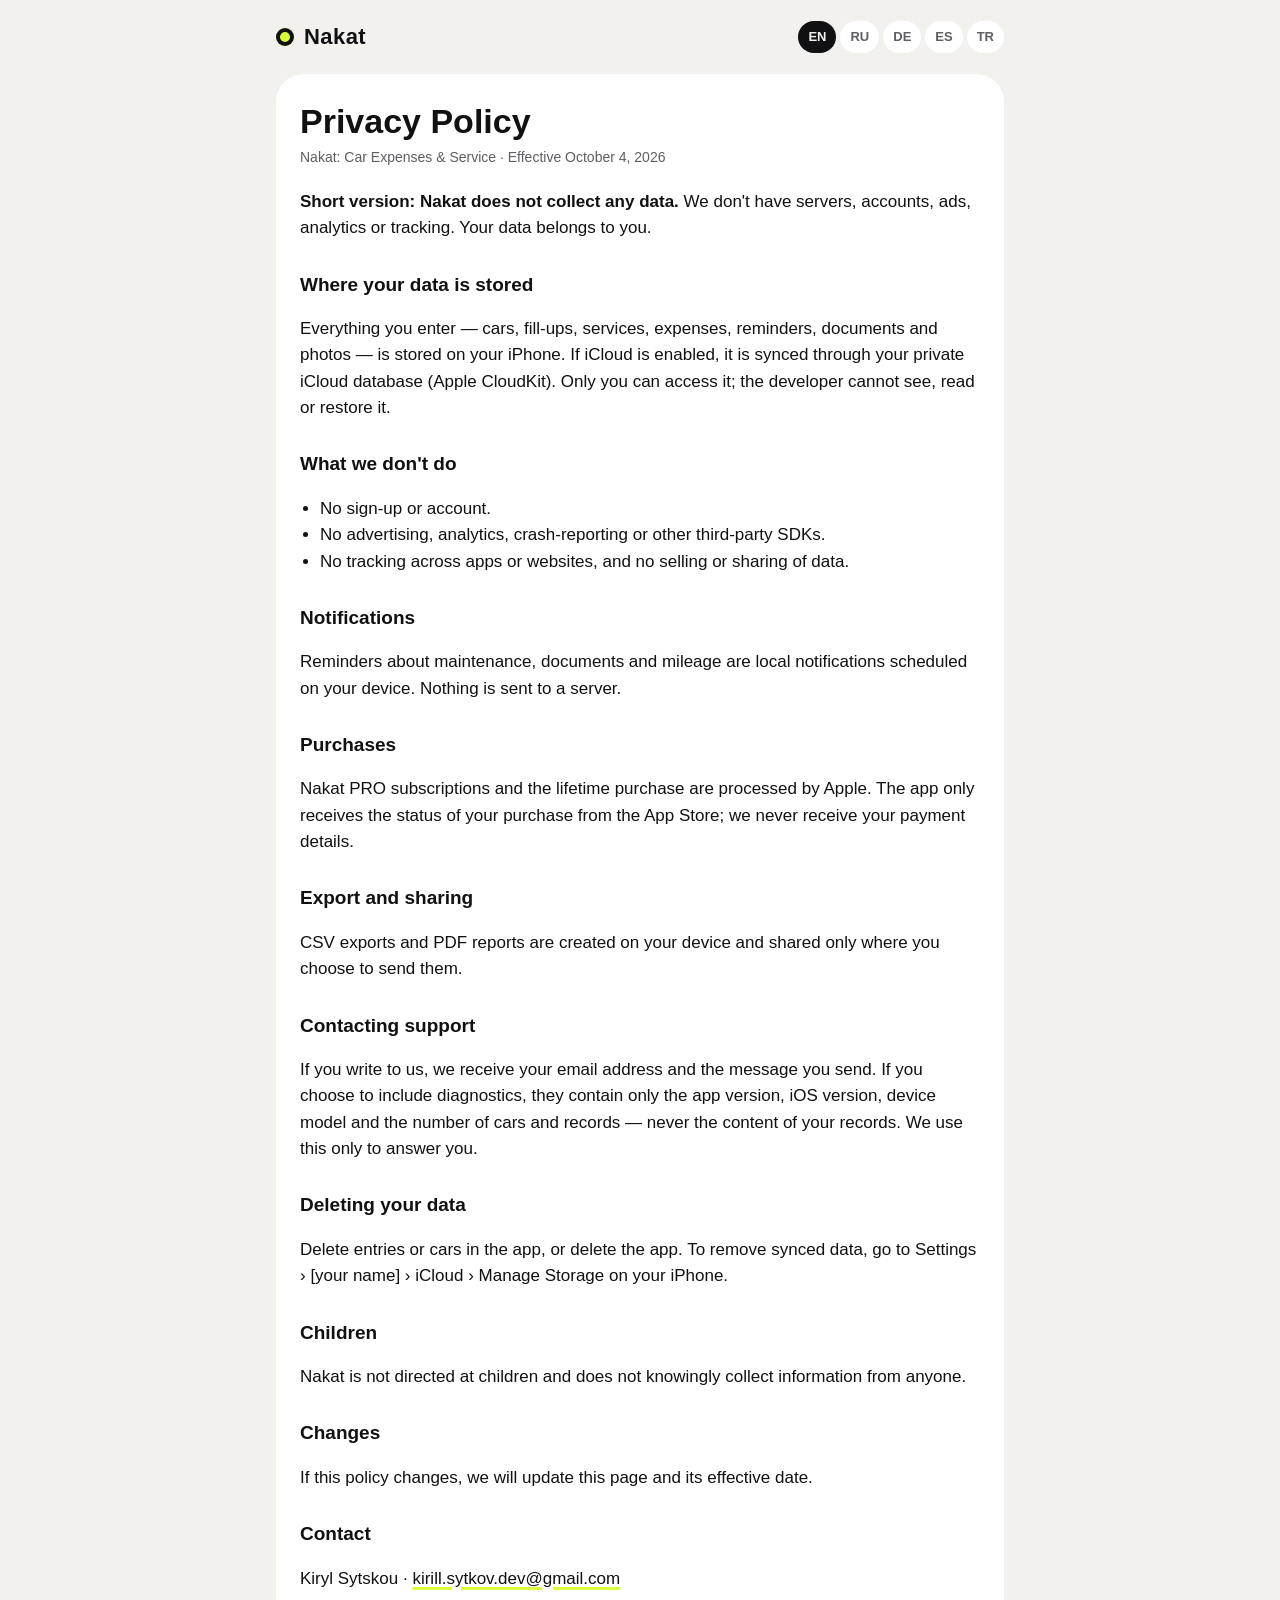
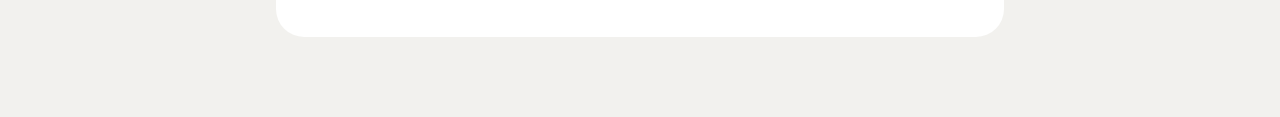
==== privacy.html @ 778bdd55 "Add support and privacy policy pages" ====
<!doctype html>
<html lang="en">
<head>
<meta charset="utf-8">
<meta name="viewport" content="width=device-width, initial-scale=1">
<title>Nakat — Privacy Policy</title>
<link rel="stylesheet" href="style.css">
</head>
<body>
<header>
  <a class="brand" href="./"><span class="dot"></span>Nakat</a>
  <nav class="langs">
    <a href="#en">EN</a><a href="#ru">RU</a><a href="#de">DE</a><a href="#es">ES</a><a href="#tr">TR</a>
  </nav>
</header>
<main>

<section id="en" lang="en">
<h1>Privacy Policy</h1>
<p class="meta">Nakat: Car Expenses &amp; Service · Effective October 4, 2026</p>
<p><strong>Short version: Nakat does not collect any data.</strong> We don't have servers, accounts, ads, analytics or tracking. Your data belongs to you.</p>
<h2>Where your data is stored</h2>
<p>Everything you enter — cars, fill-ups, services, expenses, reminders, documents and photos — is stored on your iPhone. If iCloud is enabled, it is synced through your private iCloud database (Apple CloudKit). Only you can access it; the developer cannot see, read or restore it.</p>
<h2>What we don't do</h2>
<ul>
<li>No sign-up or account.</li>
<li>No advertising, analytics, crash-reporting or other third-party SDKs.</li>
<li>No tracking across apps or websites, and no selling or sharing of data.</li>
</ul>
<h2>Notifications</h2>
<p>Reminders about maintenance, documents and mileage are local notifications scheduled on your device. Nothing is sent to a server.</p>
<h2>Purchases</h2>
<p>Nakat PRO subscriptions and the lifetime purchase are processed by Apple. The app only receives the status of your purchase from the App Store; we never receive your payment details.</p>
<h2>Export and sharing</h2>
<p>CSV exports and PDF reports are created on your device and shared only where you choose to send them.</p>
<h2>Contacting support</h2>
<p>If you write to us, we receive your email address and the message you send. If you choose to include diagnostics, they contain only the app version, iOS version, device model and the number of cars and records — never the content of your records. We use this only to answer you.</p>
<h2>Deleting your data</h2>
<p>Delete entries or cars in the app, or delete the app. To remove synced data, go to Settings › [your name] › iCloud › Manage Storage on your iPhone.</p>
<h2>Children</h2>
<p>Nakat is not directed at children and does not knowingly collect information from anyone.</p>
<h2>Changes</h2>
<p>If this policy changes, we will update this page and its effective date.</p>
<h2>Contact</h2>
<p>Kiryl Sytskou · <a href="mailto:kirill.sytkov.dev@gmail.com">kirill.sytkov.dev@gmail.com</a></p>
</section>

<section id="ru" lang="ru">
<h1>Политика конфиденциальности</h1>
<p class="meta">Nakat: расходы на авто и ТО · действует с 4 октября 2026 г.</p>
<p><strong>Коротко: Nakat не собирает никаких данных.</strong> У нас нет серверов, аккаунтов, рекламы, аналитики и слежки. Ваши данные принадлежат вам.</p>
<h2>Где хранятся данные</h2>
<p>Всё, что вы вносите, — машины, заправки, ТО, расходы, напоминания, документы и фото — хранится на вашем iPhone. Если включён iCloud, данные синхронизируются через вашу личную базу iCloud (Apple CloudKit). Доступ к ней есть только у вас: разработчик не может их увидеть, прочитать или восстановить.</p>
<h2>Чего мы не делаем</h2>
<ul>
<li>Нет регистрации и аккаунтов.</li>
<li>Нет рекламы, аналитики, сбора сбоев и других сторонних SDK.</li>
<li>Нет отслеживания в других приложениях и на сайтах, данные не продаются и не передаются.</li>
</ul>
<h2>Уведомления</h2>
<p>Напоминания о ТО, документах и пробеге — локальные уведомления, которые планируются на устройстве. На сервер ничего не отправляется.</p>
<h2>Покупки</h2>
<p>Подписки Nakat PRO и покупку «Навсегда» обрабатывает Apple. Приложение получает от App Store только статус покупки; платёжные данные к нам не попадают.</p>
<h2>Экспорт</h2>
<p>CSV-выгрузка и PDF-отчёт создаются на устройстве и передаются только туда, куда вы их отправите.</p>
<h2>Обращение в поддержку</h2>
<p>Если вы напишете нам, мы получим ваш email и текст письма. Если вы приложите диагностику, в ней только версия приложения, версия iOS, модель устройства и количество машин и записей — без содержимого записей. Эти данные используются только для ответа.</p>
<h2>Удаление данных</h2>
<p>Удалите записи или машины в приложении либо удалите приложение. Синхронизированные данные можно удалить в «Настройки › [ваше имя] › iCloud › Управление хранилищем».</p>
<h2>Дети</h2>
<p>Nakat не предназначен для детей и не собирает ничьих данных.</p>
<h2>Изменения</h2>
<p>Если политика изменится, мы обновим эту страницу и дату вступления в силу.</p>
<h2>Контакты</h2>
<p>Кирилл Сытков · <a href="mailto:kirill.sytkov.dev@gmail.com">kirill.sytkov.dev@gmail.com</a></p>
</section>

<section id="de" lang="de">
<h1>Datenschutzerklärung</h1>
<p class="meta">Nakat: Autokosten &amp; Wartung · gültig ab 4. Oktober 2026</p>
<p><strong>Kurz gesagt: Nakat erhebt keine Daten.</strong> Es gibt keine Server, Konten, Werbung, Analyse oder Tracking. Deine Daten gehören dir.</p>
<h2>Wo deine Daten gespeichert werden</h2>
<p>Alles, was du erfasst – Autos, Tankstopps, Wartungen, Ausgaben, Erinnerungen, Dokumente und Fotos – wird auf deinem iPhone gespeichert. Ist iCloud aktiviert, werden die Daten über deine private iCloud-Datenbank (Apple CloudKit) synchronisiert. Nur du hast Zugriff; der Entwickler kann sie weder sehen noch lesen oder wiederherstellen.</p>
<h2>Was wir nicht tun</h2>
<ul>
<li>Keine Registrierung, kein Konto.</li>
<li>Keine Werbung, Analyse, Absturzberichte oder andere Drittanbieter-SDKs.</li>
<li>Kein Tracking über Apps oder Websites hinweg, kein Verkauf oder Weitergabe von Daten.</li>
</ul>
<h2>Mitteilungen</h2>
<p>Erinnerungen an Wartung, Dokumente und Kilometerstand sind lokale Mitteilungen auf deinem Gerät. Es wird nichts an einen Server gesendet.</p>
<h2>Käufe</h2>
<p>Nakat PRO-Abos und der Kauf „Dauerhaft“ werden von Apple abgewickelt. Die App erhält vom App Store nur den Kaufstatus; Zahlungsdaten erhalten wir nie.</p>
<h2>Export</h2>
<p>CSV-Exporte und PDF-Berichte werden auf deinem Gerät erstellt und nur dorthin geteilt, wohin du sie sendest.</p>
<h2>Support</h2>
<p>Wenn du uns schreibst, erhalten wir deine E-Mail-Adresse und deine Nachricht. Fügst du eine Diagnose bei, enthält sie nur App-Version, iOS-Version, Gerätemodell sowie die Anzahl der Autos und Einträge – nie deren Inhalt. Wir nutzen dies nur, um dir zu antworten.</p>
<h2>Daten löschen</h2>
<p>Lösche Einträge oder Autos in der App oder lösche die App. Synchronisierte Daten entfernst du unter Einstellungen › [dein Name] › iCloud › Speicher verwalten.</p>
<h2>Kinder</h2>
<p>Nakat richtet sich nicht an Kinder und erhebt wissentlich keine Daten.</p>
<h2>Änderungen</h2>
<p>Ändert sich diese Erklärung, aktualisieren wir diese Seite und das Gültigkeitsdatum.</p>
<h2>Kontakt</h2>
<p>Kiryl Sytskou · <a href="mailto:kirill.sytkov.dev@gmail.com">kirill.sytkov.dev@gmail.com</a></p>
</section>

<section id="es" lang="es">
<h1>Política de privacidad</h1>
<p class="meta">Nakat: Gastos y mantenimiento · vigente desde el 4 de octubre de 2026</p>
<p><strong>En resumen: Nakat no recopila ningún dato.</strong> No tenemos servidores, cuentas, anuncios, analítica ni rastreo. Tus datos son tuyos.</p>
<h2>Dónde se guardan tus datos</h2>
<p>Todo lo que introduces —coches, repostajes, revisiones, gastos, recordatorios, documentos y fotos— se guarda en tu iPhone. Si iCloud está activado, se sincroniza mediante tu base de datos privada de iCloud (Apple CloudKit). Solo tú tienes acceso; el desarrollador no puede verlos, leerlos ni restaurarlos.</p>
<h2>Lo que no hacemos</h2>
<ul>
<li>Sin registro ni cuenta.</li>
<li>Sin publicidad, analítica, informes de errores ni otros SDK de terceros.</li>
<li>Sin rastreo entre apps o sitios web, y sin venta ni cesión de datos.</li>
</ul>
<h2>Notificaciones</h2>
<p>Los recordatorios de mantenimiento, documentos y kilometraje son notificaciones locales programadas en tu dispositivo. No se envía nada a ningún servidor.</p>
<h2>Compras</h2>
<p>Las suscripciones Nakat PRO y la compra «Para siempre» las gestiona Apple. La app solo recibe del App Store el estado de la compra; nunca recibimos tus datos de pago.</p>
<h2>Exportación</h2>
<p>Las exportaciones CSV y los informes PDF se crean en tu dispositivo y solo se comparten donde tú decidas.</p>
<h2>Soporte</h2>
<p>Si nos escribes, recibimos tu correo y tu mensaje. Si adjuntas diagnóstico, solo incluye la versión de la app, la versión de iOS, el modelo del dispositivo y el número de coches y registros, nunca su contenido. Lo usamos únicamente para responderte.</p>
<h2>Eliminar tus datos</h2>
<p>Elimina registros o coches en la app, o elimina la app. Para borrar los datos sincronizados, ve a Ajustes › [tu nombre] › iCloud › Gestionar almacenamiento.</p>
<h2>Menores</h2>
<p>Nakat no está dirigida a menores y no recopila datos de nadie.</p>
<h2>Cambios</h2>
<p>Si esta política cambia, actualizaremos esta página y su fecha de vigencia.</p>
<h2>Contacto</h2>
<p>Kiryl Sytskou · <a href="mailto:kirill.sytkov.dev@gmail.com">kirill.sytkov.dev@gmail.com</a></p>
</section>

<section id="tr" lang="tr">
<h1>Gizlilik Politikası</h1>
<p class="meta">Nakat: Araç Gider ve Bakım · 4 Ekim 2026 itibarıyla geçerlidir</p>
<p><strong>Kısacası: Nakat hiçbir veri toplamaz.</strong> Sunucumuz, hesap sistemimiz, reklam, analiz veya takip yoktur. Verileriniz size aittir.</p>
<h2>Verileriniz nerede saklanır</h2>
<p>Girdiğiniz her şey —araçlar, yakıt alımları, bakımlar, masraflar, hatırlatmalar, belgeler ve fotoğraflar— iPhone'unuzda saklanır. iCloud açıksa, özel iCloud veritabanınız (Apple CloudKit) üzerinden senkronize edilir. Erişim yalnızca sizdedir; geliştirici bu verileri göremez, okuyamaz veya geri yükleyemez.</p>
<h2>Yapmadıklarımız</h2>
<ul>
<li>Kayıt veya hesap yok.</li>
<li>Reklam, analiz, hata raporlama veya başka üçüncü taraf SDK yok.</li>
<li>Uygulamalar ve web siteleri arası takip yok; veriler satılmaz veya paylaşılmaz.</li>
</ul>
<h2>Bildirimler</h2>
<p>Bakım, belge ve kilometre hatırlatmaları cihazınızda planlanan yerel bildirimlerdir. Hiçbir şey sunucuya gönderilmez.</p>
<h2>Satın almalar</h2>
<p>Nakat PRO abonelikleri ve "Ömür Boyu" satın alma Apple tarafından işlenir. Uygulama App Store'dan yalnızca satın alma durumunu alır; ödeme bilgileriniz bize hiçbir zaman ulaşmaz.</p>
<h2>Dışa aktarma</h2>
<p>CSV dosyaları ve PDF raporlar cihazınızda oluşturulur ve yalnızca sizin gönderdiğiniz yere paylaşılır.</p>
<h2>Destek</h2>
<p>Bize yazarsanız e-posta adresinizi ve mesajınızı alırız. Tanılama eklerseniz yalnızca uygulama sürümü, iOS sürümü, cihaz modeli ile araç ve kayıt sayısı yer alır; kayıtların içeriği asla yer almaz. Bunları yalnızca size yanıt vermek için kullanırız.</p>
<h2>Verilerinizi silme</h2>
<p>Uygulamada kayıtları veya araçları silin ya da uygulamayı silin. Senkronize verileri kaldırmak için Ayarlar › [adınız] › iCloud › Saklama Alanını Yönet bölümüne gidin.</p>
<h2>Çocuklar</h2>
<p>Nakat çocuklara yönelik değildir ve bilerek kimseden veri toplamaz.</p>
<h2>Değişiklikler</h2>
<p>Bu politika değişirse bu sayfayı ve geçerlilik tarihini güncelleriz.</p>
<h2>İletişim</h2>
<p>Kiryl Sytskou · <a href="mailto:kirill.sytkov.dev@gmail.com">kirill.sytkov.dev@gmail.com</a></p>
</section>

</main>
<script src="lang.js"></script>
</body>
</html>
---- style.css ----
:root { --bg:#F2F1EE; --card:#FFFFFF; --ink:#111113; --ink2:#5E5E63; --line:rgba(17,17,19,.08); --hivis:#D7FF3F; }
@media (prefers-color-scheme: dark) { :root { --bg:#0A0A0B; --card:#161618; --ink:#F5F5F2; --ink2:#A1A1A6; --line:rgba(255,255,255,.08); } }
* { box-sizing: border-box; }
body { margin:0; background:var(--bg); color:var(--ink); font:17px/1.55 -apple-system, BlinkMacSystemFont, "SF Pro Text", "Segoe UI", Roboto, sans-serif; }
header { max-width:760px; margin:0 auto; padding:20px 16px; display:flex; align-items:center; justify-content:space-between; gap:12px; }
.brand { font-weight:800; font-size:22px; letter-spacing:.02em; color:var(--ink); text-decoration:none; display:flex; align-items:center; gap:10px; font-stretch:125%; }
.dot { width:18px; height:18px; border-radius:50%; background:var(--hivis); box-shadow: inset 0 0 0 4px #111113; }
.langs { display:flex; gap:4px; flex-wrap:wrap; }
.langs a { color:var(--ink2); text-decoration:none; font-size:13px; font-weight:600; padding:6px 10px; border-radius:999px; background:var(--card); }
.langs a.active { background:var(--ink); color:var(--bg); }
main { max-width:760px; margin:0 auto; padding:0 16px 64px; }
section { background:var(--card); border-radius:28px; padding:28px 24px; margin-bottom:16px; }
h1 { font-size:34px; line-height:1.15; margin:0 0 6px; font-weight:800; font-stretch:125%; }
h2 { font-size:19px; margin:28px 0 6px; }
.meta { color:var(--ink2); font-size:14px; margin:0 0 20px; }
p, li { color:var(--ink); }
ul { padding-left:20px; }
a { color:inherit; text-decoration-color: var(--hivis); text-decoration-thickness:3px; text-underline-offset:3px; }
.links { margin-top:28px; padding-top:16px; border-top:1px solid var(--line); color:var(--ink2); font-size:15px; }
.hero { text-align:center; padding:48px 24px; }
.hero p { color:var(--ink2); }
.js section { display:none; }
.js section.shown { display:block; }
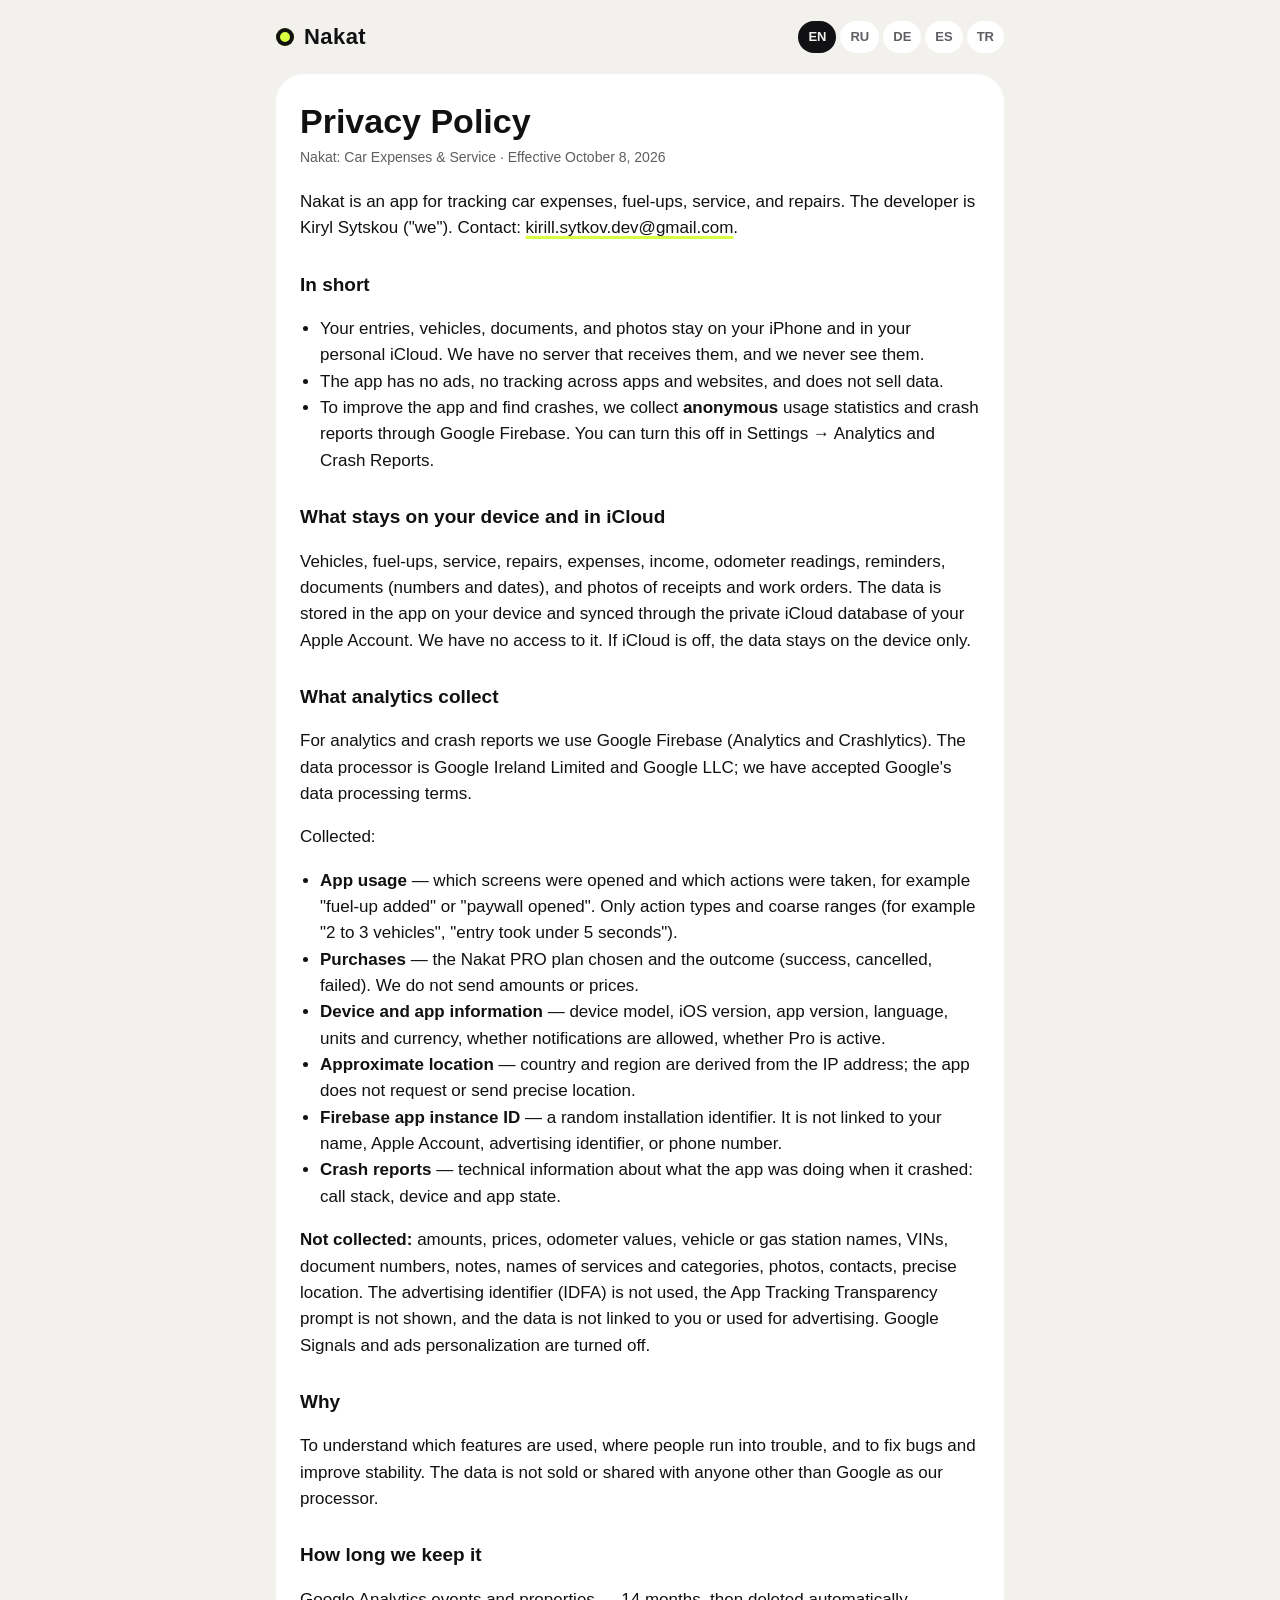
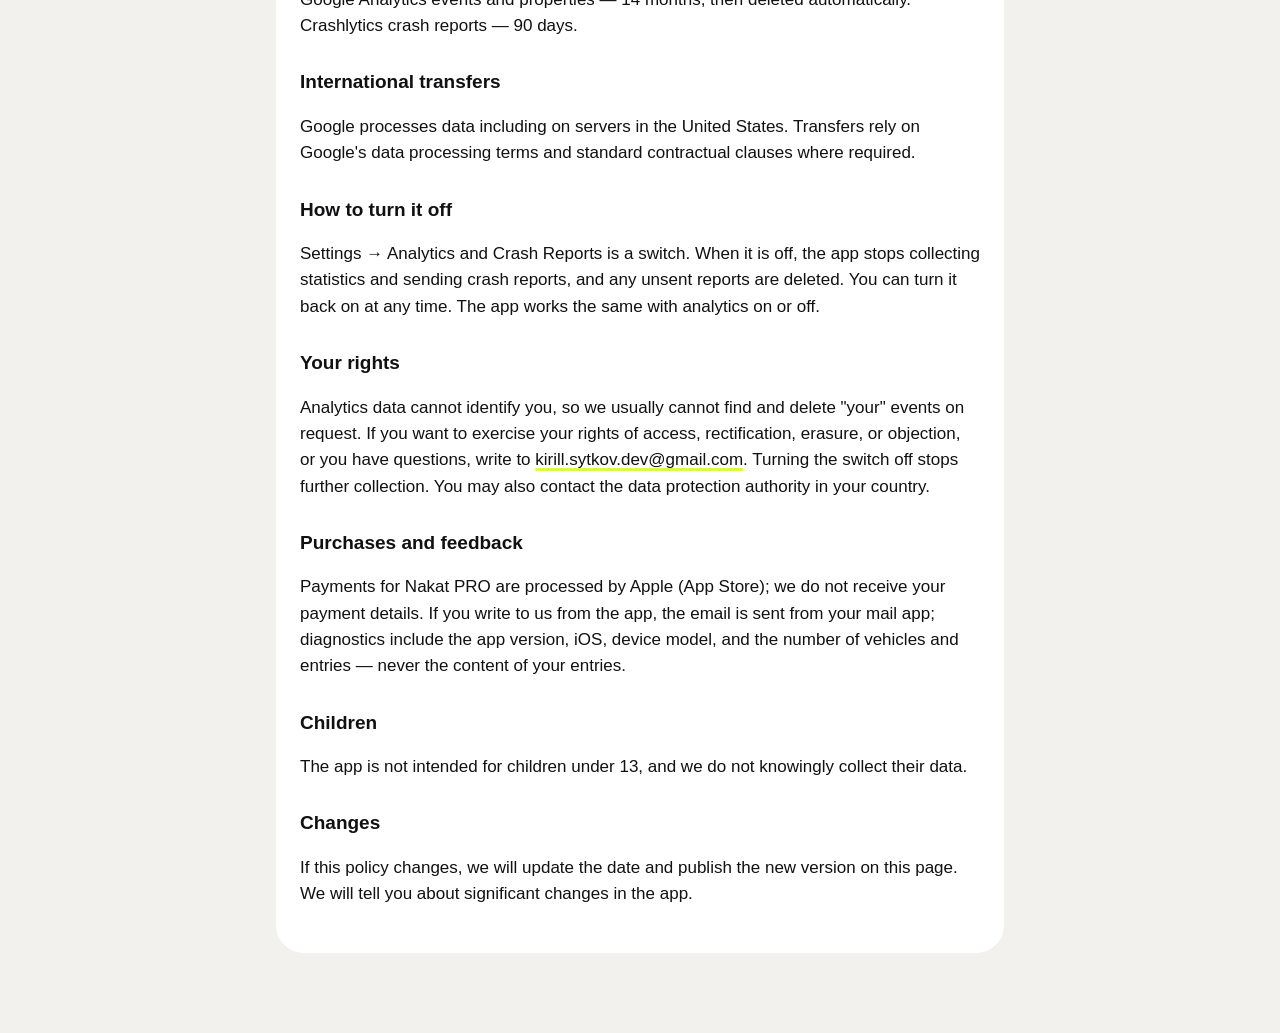
==== commit 7fff476a: "Update privacy policy for Firebase analytics and crash reports" ====
--- a/privacy.html
+++ b/privacy.html
@@ -17,152 +17,212 @@
 
 <section id="en" lang="en">
 <h1>Privacy Policy</h1>
-<p class="meta">Nakat: Car Expenses &amp; Service · Effective October 4, 2026</p>
-<p><strong>Short version: Nakat does not collect any data.</strong> We don't have servers, accounts, ads, analytics or tracking. Your data belongs to you.</p>
-<h2>Where your data is stored</h2>
-<p>Everything you enter — cars, fill-ups, services, expenses, reminders, documents and photos — is stored on your iPhone. If iCloud is enabled, it is synced through your private iCloud database (Apple CloudKit). Only you can access it; the developer cannot see, read or restore it.</p>
-<h2>What we don't do</h2>
-<ul>
-<li>No sign-up or account.</li>
-<li>No advertising, analytics, crash-reporting or other third-party SDKs.</li>
-<li>No tracking across apps or websites, and no selling or sharing of data.</li>
-</ul>
-<h2>Notifications</h2>
-<p>Reminders about maintenance, documents and mileage are local notifications scheduled on your device. Nothing is sent to a server.</p>
-<h2>Purchases</h2>
-<p>Nakat PRO subscriptions and the lifetime purchase are processed by Apple. The app only receives the status of your purchase from the App Store; we never receive your payment details.</p>
-<h2>Export and sharing</h2>
-<p>CSV exports and PDF reports are created on your device and shared only where you choose to send them.</p>
-<h2>Contacting support</h2>
-<p>If you write to us, we receive your email address and the message you send. If you choose to include diagnostics, they contain only the app version, iOS version, device model and the number of cars and records — never the content of your records. We use this only to answer you.</p>
-<h2>Deleting your data</h2>
-<p>Delete entries or cars in the app, or delete the app. To remove synced data, go to Settings › [your name] › iCloud › Manage Storage on your iPhone.</p>
+<p class="meta">Nakat: Car Expenses &amp; Service · Effective October 8, 2026</p>
+<p>Nakat is an app for tracking car expenses, fuel-ups, service, and repairs. The developer is Kiryl Sytskou ("we"). Contact: <a href="mailto:kirill.sytkov.dev@gmail.com">kirill.sytkov.dev@gmail.com</a>.</p>
+<h2>In short</h2>
+<ul>
+<li>Your entries, vehicles, documents, and photos stay on your iPhone and in your personal iCloud. We have no server that receives them, and we never see them.</li>
+<li>The app has no ads, no tracking across apps and websites, and does not sell data.</li>
+<li>To improve the app and find crashes, we collect <strong>anonymous</strong> usage statistics and crash reports through Google Firebase. You can turn this off in Settings → Analytics and Crash Reports.</li>
+</ul>
+<h2>What stays on your device and in iCloud</h2>
+<p>Vehicles, fuel-ups, service, repairs, expenses, income, odometer readings, reminders, documents (numbers and dates), and photos of receipts and work orders. The data is stored in the app on your device and synced through the private iCloud database of your Apple Account. We have no access to it. If iCloud is off, the data stays on the device only.</p>
+<h2>What analytics collect</h2>
+<p>For analytics and crash reports we use Google Firebase (Analytics and Crashlytics). The data processor is Google Ireland Limited and Google LLC; we have accepted Google's data processing terms.</p>
+<p>Collected:</p>
+<ul>
+<li><strong>App usage</strong> — which screens were opened and which actions were taken, for example "fuel-up added" or "paywall opened". Only action types and coarse ranges (for example "2 to 3 vehicles", "entry took under 5 seconds").</li>
+<li><strong>Purchases</strong> — the Nakat PRO plan chosen and the outcome (success, cancelled, failed). We do not send amounts or prices.</li>
+<li><strong>Device and app information</strong> — device model, iOS version, app version, language, units and currency, whether notifications are allowed, whether Pro is active.</li>
+<li><strong>Approximate location</strong> — country and region are derived from the IP address; the app does not request or send precise location.</li>
+<li><strong>Firebase app instance ID</strong> — a random installation identifier. It is not linked to your name, Apple Account, advertising identifier, or phone number.</li>
+<li><strong>Crash reports</strong> — technical information about what the app was doing when it crashed: call stack, device and app state.</li>
+</ul>
+<p><strong>Not collected:</strong> amounts, prices, odometer values, vehicle or gas station names, VINs, document numbers, notes, names of services and categories, photos, contacts, precise location. The advertising identifier (IDFA) is not used, the App Tracking Transparency prompt is not shown, and the data is not linked to you or used for advertising. Google Signals and ads personalization are turned off.</p>
+<h2>Why</h2>
+<p>To understand which features are used, where people run into trouble, and to fix bugs and improve stability. The data is not sold or shared with anyone other than Google as our processor.</p>
+<h2>How long we keep it</h2>
+<p>Google Analytics events and properties — 14 months, then deleted automatically. Crashlytics crash reports — 90 days.</p>
+<h2>International transfers</h2>
+<p>Google processes data including on servers in the United States. Transfers rely on Google's data processing terms and standard contractual clauses where required.</p>
+<h2>How to turn it off</h2>
+<p>Settings → Analytics and Crash Reports is a switch. When it is off, the app stops collecting statistics and sending crash reports, and any unsent reports are deleted. You can turn it back on at any time. The app works the same with analytics on or off.</p>
+<h2>Your rights</h2>
+<p>Analytics data cannot identify you, so we usually cannot find and delete "your" events on request. If you want to exercise your rights of access, rectification, erasure, or objection, or you have questions, write to <a href="mailto:kirill.sytkov.dev@gmail.com">kirill.sytkov.dev@gmail.com</a>. Turning the switch off stops further collection. You may also contact the data protection authority in your country.</p>
+<h2>Purchases and feedback</h2>
+<p>Payments for Nakat PRO are processed by Apple (App Store); we do not receive your payment details. If you write to us from the app, the email is sent from your mail app; diagnostics include the app version, iOS, device model, and the number of vehicles and entries — never the content of your entries.</p>
 <h2>Children</h2>
-<p>Nakat is not directed at children and does not knowingly collect information from anyone.</p>
+<p>The app is not intended for children under 13, and we do not knowingly collect their data.</p>
 <h2>Changes</h2>
-<p>If this policy changes, we will update this page and its effective date.</p>
-<h2>Contact</h2>
-<p>Kiryl Sytskou · <a href="mailto:kirill.sytkov.dev@gmail.com">kirill.sytkov.dev@gmail.com</a></p>
+<p>If this policy changes, we will update the date and publish the new version on this page. We will tell you about significant changes in the app.</p>
 </section>
 
 <section id="ru" lang="ru">
 <h1>Политика конфиденциальности</h1>
-<p class="meta">Nakat: расходы на авто и ТО · действует с 4 октября 2026 г.</p>
-<p><strong>Коротко: Nakat не собирает никаких данных.</strong> У нас нет серверов, аккаунтов, рекламы, аналитики и слежки. Ваши данные принадлежат вам.</p>
-<h2>Где хранятся данные</h2>
-<p>Всё, что вы вносите, — машины, заправки, ТО, расходы, напоминания, документы и фото — хранится на вашем iPhone. Если включён iCloud, данные синхронизируются через вашу личную базу iCloud (Apple CloudKit). Доступ к ней есть только у вас: разработчик не может их увидеть, прочитать или восстановить.</p>
-<h2>Чего мы не делаем</h2>
-<ul>
-<li>Нет регистрации и аккаунтов.</li>
-<li>Нет рекламы, аналитики, сбора сбоев и других сторонних SDK.</li>
-<li>Нет отслеживания в других приложениях и на сайтах, данные не продаются и не передаются.</li>
-</ul>
-<h2>Уведомления</h2>
-<p>Напоминания о ТО, документах и пробеге — локальные уведомления, которые планируются на устройстве. На сервер ничего не отправляется.</p>
-<h2>Покупки</h2>
-<p>Подписки Nakat PRO и покупку «Навсегда» обрабатывает Apple. Приложение получает от App Store только статус покупки; платёжные данные к нам не попадают.</p>
-<h2>Экспорт</h2>
-<p>CSV-выгрузка и PDF-отчёт создаются на устройстве и передаются только туда, куда вы их отправите.</p>
-<h2>Обращение в поддержку</h2>
-<p>Если вы напишете нам, мы получим ваш email и текст письма. Если вы приложите диагностику, в ней только версия приложения, версия iOS, модель устройства и количество машин и записей — без содержимого записей. Эти данные используются только для ответа.</p>
-<h2>Удаление данных</h2>
-<p>Удалите записи или машины в приложении либо удалите приложение. Синхронизированные данные можно удалить в «Настройки › [ваше имя] › iCloud › Управление хранилищем».</p>
+<p class="meta">Nakat: расходы на авто и ТО · действует с 8 октября 2026 г.</p>
+<p>Nakat — приложение для учёта расходов, заправок, ТО и ремонта автомобиля. Разработчик — Kiryl Sytskou («мы»). Связь: <a href="mailto:kirill.sytkov.dev@gmail.com">kirill.sytkov.dev@gmail.com</a>.</p>
+<h2>Коротко</h2>
+<ul>
+<li>Ваши записи, машины, документы и фотографии хранятся на вашем iPhone и в вашем личном iCloud. У нас нет сервера, куда они попадали бы, и мы их не видим.</li>
+<li>В приложении нет рекламы, нет отслеживания между приложениями и сайтами, нет продажи данных.</li>
+<li>Чтобы улучшать приложение и находить сбои, мы собираем <strong>анонимную</strong> статистику использования и отчёты о сбоях через Google Firebase. Это можно выключить в «Настройки → Аналитика и отчёты о сбоях».</li>
+</ul>
+<h2>Что хранится у вас и в iCloud</h2>
+<p>Машины, заправки, ТО, ремонт, расходы, доходы, пробег, напоминания, документы (номера и сроки), фотографии чеков и заказ-нарядов. Данные лежат в приложении на устройстве и синхронизируются через приватную базу iCloud вашей учётной записи Apple. Мы не получаем к ним доступа. Если iCloud выключен, данные остаются только на устройстве.</p>
+<h2>Что собирает аналитика</h2>
+<p>Для аналитики и отчётов о сбоях мы используем Google Firebase (Analytics и Crashlytics). Обработчик данных — Google Ireland Limited и Google LLC; мы приняли условия обработки данных Google.</p>
+<p>Собирается:</p>
+<ul>
+<li><strong>Использование приложения</strong> — какие экраны открывали и какие действия выполняли: например, «добавлена заправка», «открыт paywall». Только типы действий и грубые диапазоны (например, «от 2 до 3 машин», «ввод занял меньше 5 секунд»).</li>
+<li><strong>Покупки</strong> — выбранный тариф Nakat PRO и итог покупки (успех, отмена, ошибка). Суммы и цены мы не передаём.</li>
+<li><strong>Сведения об устройстве и приложении</strong> — модель устройства, версия iOS, версия приложения, язык, единицы измерения и валюта, включено ли разрешение на уведомления, наличие Pro.</li>
+<li><strong>Приблизительное местоположение</strong> — страна и регион определяются по IP-адресу; точное местоположение приложение не запрашивает и не передаёт.</li>
+<li><strong>Идентификатор экземпляра приложения</strong> Firebase — случайный идентификатор установки. Он не связан с вашим именем, Apple ID, рекламным идентификатором или номером телефона.</li>
+<li><strong>Отчёты о сбоях</strong> — технические сведения о том, что происходило в приложении в момент сбоя: журнал вызовов, состояние устройства и приложения.</li>
+</ul>
+<p><strong>Не собирается:</strong> суммы, цены, пробег, названия машин и автозаправок, VIN, номера документов, заметки, названия работ и категорий, фотографии, контакты, точное местоположение. Рекламный идентификатор (IDFA) не используется, разрешение на отслеживание (ATT) не запрашивается, данные не связываются с вами и не используются для рекламы. Сигналы Google (Google Signals) и персонализация рекламы выключены.</p>
+<h2>Зачем</h2>
+<p>Чтобы понимать, какими функциями пользуются, где пользователи сталкиваются с трудностями, исправлять ошибки и повышать стабильность. Данные не продаются и не передаются третьим лицам, кроме Google как обработчика.</p>
+<h2>Сколько хранится</h2>
+<p>События и свойства Google Analytics — 14 месяцев, затем удаляются автоматически. Отчёты о сбоях Crashlytics — 90 дней.</p>
+<h2>Передача за границу</h2>
+<p>Google обрабатывает данные в том числе на серверах в США. Передача выполняется на условиях обработки данных Google и стандартных договорных положений там, где они требуются.</p>
+<h2>Как выключить</h2>
+<p>«Настройки → Аналитика и отчёты о сбоях» — переключатель. После выключения приложение перестаёт собирать статистику и отправлять отчёты о сбоях, а ещё не отправленные отчёты удаляются. Включить обратно можно в любой момент. Приложение работает одинаково с включённой и выключенной аналитикой.</p>
+<h2>Ваши права</h2>
+<p>Данные аналитики не позволяют установить вашу личность, поэтому мы обычно не можем найти и удалить «ваши» события по запросу. Если вы хотите воспользоваться правами на доступ, исправление, удаление или возражение, или у вас есть вопросы, напишите на <a href="mailto:kirill.sytkov.dev@gmail.com">kirill.sytkov.dev@gmail.com</a>. Выключение переключателя прекращает дальнейший сбор. Вы также вправе обратиться в орган по защите данных вашей страны.</p>
+<h2>Покупки и обратная связь</h2>
+<p>Оплату Nakat PRO обрабатывает Apple (App Store); мы не получаем ваши платёжные данные. Если вы пишете нам из приложения, письмо уходит из вашего почтового клиента; в диагностику входят версия приложения, iOS, модель устройства, число машин и записей — без содержимого записей.</p>
 <h2>Дети</h2>
-<p>Nakat не предназначен для детей и не собирает ничьих данных.</p>
+<p>Приложение не предназначено для детей младше 13 лет, мы сознательно не собираем их данные.</p>
 <h2>Изменения</h2>
-<p>Если политика изменится, мы обновим эту страницу и дату вступления в силу.</p>
-<h2>Контакты</h2>
-<p>Кирилл Сытков · <a href="mailto:kirill.sytkov.dev@gmail.com">kirill.sytkov.dev@gmail.com</a></p>
+<p>При изменении политики мы обновим дату и опубликуем новую версию на этой странице. О существенных изменениях сообщим в приложении.</p>
 </section>
 
 <section id="de" lang="de">
 <h1>Datenschutzerklärung</h1>
-<p class="meta">Nakat: Autokosten &amp; Wartung · gültig ab 4. Oktober 2026</p>
-<p><strong>Kurz gesagt: Nakat erhebt keine Daten.</strong> Es gibt keine Server, Konten, Werbung, Analyse oder Tracking. Deine Daten gehören dir.</p>
-<h2>Wo deine Daten gespeichert werden</h2>
-<p>Alles, was du erfasst – Autos, Tankstopps, Wartungen, Ausgaben, Erinnerungen, Dokumente und Fotos – wird auf deinem iPhone gespeichert. Ist iCloud aktiviert, werden die Daten über deine private iCloud-Datenbank (Apple CloudKit) synchronisiert. Nur du hast Zugriff; der Entwickler kann sie weder sehen noch lesen oder wiederherstellen.</p>
-<h2>Was wir nicht tun</h2>
-<ul>
-<li>Keine Registrierung, kein Konto.</li>
-<li>Keine Werbung, Analyse, Absturzberichte oder andere Drittanbieter-SDKs.</li>
-<li>Kein Tracking über Apps oder Websites hinweg, kein Verkauf oder Weitergabe von Daten.</li>
-</ul>
-<h2>Mitteilungen</h2>
-<p>Erinnerungen an Wartung, Dokumente und Kilometerstand sind lokale Mitteilungen auf deinem Gerät. Es wird nichts an einen Server gesendet.</p>
-<h2>Käufe</h2>
-<p>Nakat PRO-Abos und der Kauf „Dauerhaft“ werden von Apple abgewickelt. Die App erhält vom App Store nur den Kaufstatus; Zahlungsdaten erhalten wir nie.</p>
-<h2>Export</h2>
-<p>CSV-Exporte und PDF-Berichte werden auf deinem Gerät erstellt und nur dorthin geteilt, wohin du sie sendest.</p>
-<h2>Support</h2>
-<p>Wenn du uns schreibst, erhalten wir deine E-Mail-Adresse und deine Nachricht. Fügst du eine Diagnose bei, enthält sie nur App-Version, iOS-Version, Gerätemodell sowie die Anzahl der Autos und Einträge – nie deren Inhalt. Wir nutzen dies nur, um dir zu antworten.</p>
-<h2>Daten löschen</h2>
-<p>Lösche Einträge oder Autos in der App oder lösche die App. Synchronisierte Daten entfernst du unter Einstellungen › [dein Name] › iCloud › Speicher verwalten.</p>
+<p class="meta">Nakat: Autokosten &amp; Wartung · gültig ab 8. Oktober 2026</p>
+<p>Nakat ist eine App zur Erfassung von Autokosten, Tankvorgängen, Wartung und Reparaturen. Entwickler ist Kiryl Sytskou („wir“). Kontakt: <a href="mailto:kirill.sytkov.dev@gmail.com">kirill.sytkov.dev@gmail.com</a>.</p>
+<h2>Kurz gefasst</h2>
+<ul>
+<li>Ihre Einträge, Fahrzeuge, Dokumente und Fotos bleiben auf Ihrem iPhone und in Ihrem persönlichen iCloud. Wir betreiben keinen Server, der diese Daten empfängt, und wir bekommen sie nie zu sehen.</li>
+<li>Die App enthält keine Werbung, kein Tracking über Apps und Websites hinweg und verkauft keine Daten.</li>
+<li>Um die App zu verbessern und Abstürze zu finden, erheben wir über Google Firebase <strong>anonyme</strong> Nutzungsstatistiken und Absturzberichte. Sie können dies unter Einstellungen → Analyse und Absturzberichte ausschalten.</li>
+</ul>
+<h2>Was auf Ihrem Gerät und in iCloud bleibt</h2>
+<p>Fahrzeuge, Tankvorgänge, Wartung, Reparaturen, Ausgaben, Einnahmen, Kilometerstände, Erinnerungen, Dokumente (Nummern und Daten) sowie Fotos von Belegen und Werkstattaufträgen. Die Daten werden in der App auf Ihrem Gerät gespeichert und über die private iCloud-Datenbank Ihres Apple Account synchronisiert. Wir haben darauf keinen Zugriff. Ist iCloud ausgeschaltet, bleiben die Daten nur auf dem Gerät.</p>
+<h2>Was die Analyse erhebt</h2>
+<p>Für Analyse und Absturzberichte verwenden wir Google Firebase (Analytics und Crashlytics). Auftragsverarbeiter sind Google Ireland Limited und Google LLC; wir haben die Datenverarbeitungsbedingungen von Google akzeptiert.</p>
+<p>Erhoben werden:</p>
+<ul>
+<li><strong>App-Nutzung</strong> — welche Bildschirme geöffnet und welche Aktionen ausgeführt wurden, zum Beispiel „Tankvorgang hinzugefügt“ oder „Paywall geöffnet“. Es werden nur Aktionstypen und grobe Bereiche erfasst (zum Beispiel „2 bis 3 Fahrzeuge“, „Eintrag dauerte weniger als 5 Sekunden“).</li>
+<li><strong>Käufe</strong> — der gewählte Nakat PRO-Tarif und das Ergebnis (erfolgreich, abgebrochen, fehlgeschlagen). Beträge oder Preise übermitteln wir nicht.</li>
+<li><strong>Geräte- und App-Informationen</strong> — Gerätemodell, iOS-Version, App-Version, Sprache, Einheiten und Währung, ob Mitteilungen erlaubt sind, ob Pro aktiv ist.</li>
+<li><strong>Ungefährer Standort</strong> — Land und Region werden aus der IP-Adresse abgeleitet; die App fragt keinen genauen Standort an und übermittelt ihn nicht.</li>
+<li><strong>Firebase-App-Instanz-ID</strong> — eine zufällige Installationskennung. Sie ist nicht mit Ihrem Namen, Ihrem Apple Account, Ihrer Werbekennung oder Ihrer Telefonnummer verknüpft.</li>
+<li><strong>Absturzberichte</strong> — technische Informationen darüber, was die App beim Absturz gerade tat: Aufrufliste (Call Stack), Geräte- und App-Zustand.</li>
+</ul>
+<p><strong>Nicht erhoben werden:</strong> Beträge, Preise, Kilometerstände, Fahrzeug- oder Tankstellennamen, Fahrzeug-Identifizierungsnummern (VIN), Dokumentnummern, Notizen, Bezeichnungen von Arbeiten und Kategorien, Fotos, Kontakte, genauer Standort. Die Werbekennung (IDFA) wird nicht verwendet, die Abfrage von App Tracking Transparency wird nicht angezeigt, und die Daten werden weder mit Ihnen verknüpft noch für Werbung genutzt. Google Signals und die Personalisierung von Werbung sind ausgeschaltet.</p>
+<h2>Warum</h2>
+<p>Um zu verstehen, welche Funktionen genutzt werden und wo Nutzer auf Schwierigkeiten stoßen, sowie um Fehler zu beheben und die Stabilität zu verbessern. Die Daten werden nicht verkauft und nicht an Dritte weitergegeben, außer an Google als unseren Auftragsverarbeiter.</p>
+<h2>Wie lange wir die Daten speichern</h2>
+<p>Ereignisse und Eigenschaften von Google Analytics — 14 Monate, danach werden sie automatisch gelöscht. Absturzberichte von Crashlytics — 90 Tage.</p>
+<h2>Internationale Übermittlungen</h2>
+<p>Google verarbeitet Daten auch auf Servern in den Vereinigten Staaten. Die Übermittlungen stützen sich auf die Datenverarbeitungsbedingungen von Google und, soweit erforderlich, auf Standardvertragsklauseln.</p>
+<h2>So schalten Sie es aus</h2>
+<p>Unter Einstellungen → Analyse und Absturzberichte finden Sie einen Schalter. Ist er ausgeschaltet, erhebt die App keine Statistiken mehr und sendet keine Absturzberichte; noch nicht gesendete Berichte werden gelöscht. Sie können ihn jederzeit wieder einschalten. Die App funktioniert mit eingeschalteter und ausgeschalteter Analyse gleich.</p>
+<h2>Ihre Rechte</h2>
+<p>Anhand der Analysedaten können Sie nicht identifiziert werden, daher können wir „Ihre“ Ereignisse auf Anfrage in der Regel nicht finden und löschen. Wenn Sie Ihre Rechte auf Auskunft, Berichtigung, Löschung oder Widerspruch ausüben möchten oder Fragen haben, schreiben Sie an <a href="mailto:kirill.sytkov.dev@gmail.com">kirill.sytkov.dev@gmail.com</a>. Das Ausschalten des Schalters beendet die weitere Erhebung. Sie können sich außerdem an die Datenschutzaufsichtsbehörde in Ihrem Land wenden.</p>
+<h2>Käufe und Feedback</h2>
+<p>Zahlungen für Nakat PRO werden von Apple (App Store) abgewickelt; Ihre Zahlungsdaten erhalten wir nicht. Wenn Sie uns aus der App heraus schreiben, wird die E-Mail über Ihre Mail-App gesendet; die Diagnoseangaben umfassen die App-Version, iOS, das Gerätemodell und die Anzahl der Fahrzeuge und Einträge — niemals den Inhalt Ihrer Einträge.</p>
 <h2>Kinder</h2>
-<p>Nakat richtet sich nicht an Kinder und erhebt wissentlich keine Daten.</p>
+<p>Die App richtet sich nicht an Kinder unter 13 Jahren, und wir erheben wissentlich keine Daten von ihnen.</p>
 <h2>Änderungen</h2>
-<p>Ändert sich diese Erklärung, aktualisieren wir diese Seite und das Gültigkeitsdatum.</p>
-<h2>Kontakt</h2>
-<p>Kiryl Sytskou · <a href="mailto:kirill.sytkov.dev@gmail.com">kirill.sytkov.dev@gmail.com</a></p>
+<p>Wenn sich diese Erklärung ändert, aktualisieren wir das Datum und veröffentlichen die neue Fassung auf dieser Seite. Über wesentliche Änderungen informieren wir Sie in der App.</p>
 </section>
 
 <section id="es" lang="es">
 <h1>Política de privacidad</h1>
-<p class="meta">Nakat: Gastos y mantenimiento · vigente desde el 4 de octubre de 2026</p>
-<p><strong>En resumen: Nakat no recopila ningún dato.</strong> No tenemos servidores, cuentas, anuncios, analítica ni rastreo. Tus datos son tuyos.</p>
-<h2>Dónde se guardan tus datos</h2>
-<p>Todo lo que introduces —coches, repostajes, revisiones, gastos, recordatorios, documentos y fotos— se guarda en tu iPhone. Si iCloud está activado, se sincroniza mediante tu base de datos privada de iCloud (Apple CloudKit). Solo tú tienes acceso; el desarrollador no puede verlos, leerlos ni restaurarlos.</p>
-<h2>Lo que no hacemos</h2>
-<ul>
-<li>Sin registro ni cuenta.</li>
-<li>Sin publicidad, analítica, informes de errores ni otros SDK de terceros.</li>
-<li>Sin rastreo entre apps o sitios web, y sin venta ni cesión de datos.</li>
-</ul>
-<h2>Notificaciones</h2>
-<p>Los recordatorios de mantenimiento, documentos y kilometraje son notificaciones locales programadas en tu dispositivo. No se envía nada a ningún servidor.</p>
-<h2>Compras</h2>
-<p>Las suscripciones Nakat PRO y la compra «Para siempre» las gestiona Apple. La app solo recibe del App Store el estado de la compra; nunca recibimos tus datos de pago.</p>
-<h2>Exportación</h2>
-<p>Las exportaciones CSV y los informes PDF se crean en tu dispositivo y solo se comparten donde tú decidas.</p>
-<h2>Soporte</h2>
-<p>Si nos escribes, recibimos tu correo y tu mensaje. Si adjuntas diagnóstico, solo incluye la versión de la app, la versión de iOS, el modelo del dispositivo y el número de coches y registros, nunca su contenido. Lo usamos únicamente para responderte.</p>
-<h2>Eliminar tus datos</h2>
-<p>Elimina registros o coches en la app, o elimina la app. Para borrar los datos sincronizados, ve a Ajustes › [tu nombre] › iCloud › Gestionar almacenamiento.</p>
+<p class="meta">Nakat: Gastos y mantenimiento · vigente desde el 8 de octubre de 2026</p>
+<p>Nakat es una aplicación para llevar el control de los gastos del coche, los repostajes, el mantenimiento y las reparaciones. El desarrollador es Kiryl Sytskou («nosotros»). Contacto: <a href="mailto:kirill.sytkov.dev@gmail.com">kirill.sytkov.dev@gmail.com</a>.</p>
+<h2>En resumen</h2>
+<ul>
+<li>Tus registros, vehículos, documentos y fotos permanecen en tu iPhone y en tu iCloud personal. No tenemos ningún servidor que los reciba y nunca los vemos.</li>
+<li>La aplicación no tiene anuncios, no realiza seguimiento entre aplicaciones y sitios web, y no vende datos.</li>
+<li>Para mejorar la aplicación y detectar fallos, recopilamos estadísticas de uso y informes de fallos <strong>anónimos</strong> a través de Google Firebase. Puedes desactivarlo en Ajustes → Analíticas e informes de fallos.</li>
+</ul>
+<h2>Qué se queda en tu dispositivo y en iCloud</h2>
+<p>Vehículos, repostajes, mantenimiento, reparaciones, gastos, ingresos, lecturas del cuentakilómetros, recordatorios, documentos (números y fechas) y fotos de recibos y órdenes de trabajo. Los datos se almacenan en la aplicación, en tu dispositivo, y se sincronizan a través de la base de datos privada de iCloud de tu Apple Account. No tenemos acceso a ellos. Si iCloud está desactivado, los datos permanecen únicamente en el dispositivo.</p>
+<h2>Qué recopilan las analíticas</h2>
+<p>Para las analíticas y los informes de fallos usamos Google Firebase (Analytics y Crashlytics). El encargado del tratamiento es Google Ireland Limited y Google LLC; hemos aceptado las condiciones de tratamiento de datos de Google.</p>
+<p>Se recopila:</p>
+<ul>
+<li><strong>Uso de la aplicación</strong> — qué pantallas se abrieron y qué acciones se realizaron, por ejemplo «repostaje añadido» o «paywall abierto». Solo tipos de acciones e intervalos aproximados (por ejemplo, «de 2 a 3 vehículos», «el registro tardó menos de 5 segundos»).</li>
+<li><strong>Compras</strong> — el plan de Nakat PRO elegido y el resultado (correcto, cancelado, fallido). No enviamos importes ni precios.</li>
+<li><strong>Información del dispositivo y de la aplicación</strong> — modelo del dispositivo, versión de iOS, versión de la aplicación, idioma, unidades y moneda, si las notificaciones están permitidas y si Pro está activo.</li>
+<li><strong>Ubicación aproximada</strong> — el país y la región se deducen de la dirección IP; la aplicación no solicita ni envía la ubicación precisa.</li>
+<li><strong>ID de instancia de la aplicación de Firebase</strong> — un identificador aleatorio de la instalación. No está vinculado a tu nombre, a tu Apple Account, a tu identificador de publicidad ni a tu número de teléfono.</li>
+<li><strong>Informes de fallos</strong> — información técnica sobre lo que hacía la aplicación cuando se cerró inesperadamente: pila de llamadas y estado del dispositivo y de la aplicación.</li>
+</ul>
+<p><strong>No se recopila:</strong> importes, precios, valores del cuentakilómetros, nombres de vehículos o gasolineras, VIN, números de documentos, notas, nombres de trabajos y categorías, fotos, contactos ni ubicación precisa. No se utiliza el identificador de publicidad (IDFA), no se muestra el aviso de App Tracking Transparency, y los datos no se vinculan contigo ni se usan con fines publicitarios. Google Signals y la personalización de anuncios están desactivados.</p>
+<h2>Para qué</h2>
+<p>Para entender qué funciones se utilizan, dónde encuentran problemas las personas, y para corregir errores y mejorar la estabilidad. Los datos no se venden ni se comparten con nadie salvo con Google, como nuestro encargado del tratamiento.</p>
+<h2>Durante cuánto tiempo los conservamos</h2>
+<p>Eventos y propiedades de Google Analytics — 14 meses, tras los cuales se eliminan automáticamente. Informes de fallos de Crashlytics — 90 días.</p>
+<h2>Transferencias internacionales</h2>
+<p>Google trata los datos, entre otros, en servidores de Estados Unidos. Las transferencias se basan en las condiciones de tratamiento de datos de Google y, cuando se exige, en cláusulas contractuales tipo.</p>
+<h2>Cómo desactivarlo</h2>
+<p>Ajustes → Analíticas e informes de fallos es un interruptor. Cuando está desactivado, la aplicación deja de recopilar estadísticas y de enviar informes de fallos, y se eliminan los informes pendientes de envío. Puedes volver a activarlo en cualquier momento. La aplicación funciona igual con las analíticas activadas o desactivadas.</p>
+<h2>Tus derechos</h2>
+<p>Los datos de analíticas no permiten identificarte, por lo que normalmente no podemos encontrar ni eliminar «tus» eventos a petición tuya. Si quieres ejercer tus derechos de acceso, rectificación, supresión u oposición, o tienes alguna pregunta, escribe a <a href="mailto:kirill.sytkov.dev@gmail.com">kirill.sytkov.dev@gmail.com</a>. Desactivar el interruptor detiene la recopilación posterior. También puedes dirigirte a la autoridad de protección de datos de tu país.</p>
+<h2>Compras y comentarios</h2>
+<p>Los pagos de Nakat PRO los procesa Apple (App Store); nosotros no recibimos tus datos de pago. Si nos escribes desde la aplicación, el correo se envía desde tu aplicación de correo; el diagnóstico incluye la versión de la aplicación, iOS, el modelo del dispositivo y el número de vehículos y registros, nunca el contenido de tus registros.</p>
 <h2>Menores</h2>
-<p>Nakat no está dirigida a menores y no recopila datos de nadie.</p>
+<p>La aplicación no está dirigida a menores de 13 años y no recopilamos sus datos a sabiendas.</p>
 <h2>Cambios</h2>
-<p>Si esta política cambia, actualizaremos esta página y su fecha de vigencia.</p>
-<h2>Contacto</h2>
-<p>Kiryl Sytskou · <a href="mailto:kirill.sytkov.dev@gmail.com">kirill.sytkov.dev@gmail.com</a></p>
+<p>Si esta política cambia, actualizaremos la fecha y publicaremos la nueva versión en esta página. Te informaremos de los cambios importantes en la aplicación.</p>
 </section>
 
 <section id="tr" lang="tr">
 <h1>Gizlilik Politikası</h1>
-<p class="meta">Nakat: Araç Gider ve Bakım · 4 Ekim 2026 itibarıyla geçerlidir</p>
-<p><strong>Kısacası: Nakat hiçbir veri toplamaz.</strong> Sunucumuz, hesap sistemimiz, reklam, analiz veya takip yoktur. Verileriniz size aittir.</p>
-<h2>Verileriniz nerede saklanır</h2>
-<p>Girdiğiniz her şey —araçlar, yakıt alımları, bakımlar, masraflar, hatırlatmalar, belgeler ve fotoğraflar— iPhone'unuzda saklanır. iCloud açıksa, özel iCloud veritabanınız (Apple CloudKit) üzerinden senkronize edilir. Erişim yalnızca sizdedir; geliştirici bu verileri göremez, okuyamaz veya geri yükleyemez.</p>
-<h2>Yapmadıklarımız</h2>
-<ul>
-<li>Kayıt veya hesap yok.</li>
-<li>Reklam, analiz, hata raporlama veya başka üçüncü taraf SDK yok.</li>
-<li>Uygulamalar ve web siteleri arası takip yok; veriler satılmaz veya paylaşılmaz.</li>
-</ul>
-<h2>Bildirimler</h2>
-<p>Bakım, belge ve kilometre hatırlatmaları cihazınızda planlanan yerel bildirimlerdir. Hiçbir şey sunucuya gönderilmez.</p>
-<h2>Satın almalar</h2>
-<p>Nakat PRO abonelikleri ve "Ömür Boyu" satın alma Apple tarafından işlenir. Uygulama App Store'dan yalnızca satın alma durumunu alır; ödeme bilgileriniz bize hiçbir zaman ulaşmaz.</p>
-<h2>Dışa aktarma</h2>
-<p>CSV dosyaları ve PDF raporlar cihazınızda oluşturulur ve yalnızca sizin gönderdiğiniz yere paylaşılır.</p>
-<h2>Destek</h2>
-<p>Bize yazarsanız e-posta adresinizi ve mesajınızı alırız. Tanılama eklerseniz yalnızca uygulama sürümü, iOS sürümü, cihaz modeli ile araç ve kayıt sayısı yer alır; kayıtların içeriği asla yer almaz. Bunları yalnızca size yanıt vermek için kullanırız.</p>
-<h2>Verilerinizi silme</h2>
-<p>Uygulamada kayıtları veya araçları silin ya da uygulamayı silin. Senkronize verileri kaldırmak için Ayarlar › [adınız] › iCloud › Saklama Alanını Yönet bölümüne gidin.</p>
+<p class="meta">Nakat: Araç Gider ve Bakım · 8 Ekim 2026 itibarıyla geçerlidir</p>
+<p>Nakat; araç giderlerini, yakıt alımlarını, bakımı ve onarımları takip etmeye yarayan bir uygulamadır. Geliştirici Kiryl Sytskou'dur ("biz"). İletişim: <a href="mailto:kirill.sytkov.dev@gmail.com">kirill.sytkov.dev@gmail.com</a>.</p>
+<h2>Kısaca</h2>
+<ul>
+<li>Kayıtlarınız, araçlarınız, belgeleriniz ve fotoğraflarınız iPhone'unuzda ve kişisel iCloud hesabınızda kalır. Bunları alan bir sunucumuz yoktur ve bunları hiçbir zaman görmeyiz.</li>
+<li>Uygulamada reklam yoktur, uygulamalar ve web siteleri arasında takip yapılmaz ve veri satılmaz.</li>
+<li>Uygulamayı geliştirmek ve çökmeleri tespit etmek için Google Firebase aracılığıyla <strong>anonim</strong> kullanım istatistikleri ve çökme raporları topluyoruz. Bunu Ayarlar → Analiz ve çökme raporları bölümünden kapatabilirsiniz.</li>
+</ul>
+<h2>Cihazınızda ve iCloud'da kalanlar</h2>
+<p>Araçlar, yakıt alımları, bakım, onarımlar, giderler, gelirler, kilometre sayacı okumaları, hatırlatıcılar, belgeler (numaralar ve tarihler) ile fiş ve iş emri fotoğrafları. Veriler cihazınızdaki uygulamada saklanır ve Apple Account hesabınızın özel iCloud veritabanı üzerinden eşitlenir. Bunlara erişimimiz yoktur. iCloud kapalıysa veriler yalnızca cihazda kalır.</p>
+<h2>Analizin topladığı veriler</h2>
+<p>Analiz ve çökme raporları için Google Firebase'i (Analytics ve Crashlytics) kullanıyoruz. Veri işleyen taraf Google Ireland Limited ve Google LLC'dir; Google'ın veri işleme koşullarını kabul ettik.</p>
+<p>Toplananlar:</p>
+<ul>
+<li><strong>Uygulama kullanımı</strong> — hangi ekranların açıldığı ve hangi eylemlerin yapıldığı, örneğin "yakıt alımı eklendi" veya "ödeme ekranı açıldı". Yalnızca eylem türleri ve kaba aralıklar (örneğin "2 ila 3 araç", "kayıt 5 saniyeden kısa sürdü").</li>
+<li><strong>Satın alımlar</strong> — seçilen Nakat PRO planı ve sonuç (başarılı, iptal edildi, başarısız). Tutarları veya fiyatları göndermeyiz.</li>
+<li><strong>Cihaz ve uygulama bilgileri</strong> — cihaz modeli, iOS sürümü, uygulama sürümü, dil, birimler ve para birimi, bildirimlere izin verilip verilmediği, Pro'nun etkin olup olmadığı.</li>
+<li><strong>Yaklaşık konum</strong> — ülke ve bölge IP adresinden türetilir; uygulama kesin konum istemez ve göndermez.</li>
+<li><strong>Firebase uygulama örneği kimliği</strong> — rastgele bir kurulum tanımlayıcısıdır. Adınızla, Apple Account hesabınızla, reklam tanımlayıcınızla veya telefon numaranızla ilişkilendirilmez.</li>
+<li><strong>Çökme raporları</strong> — uygulamanın çöktüğü sırada ne yaptığına dair teknik bilgiler: çağrı yığını, cihaz ve uygulama durumu.</li>
+</ul>
+<p><strong>Toplanmayanlar:</strong> tutarlar, fiyatlar, kilometre sayacı değerleri, araç veya benzin istasyonu adları, şasi numaraları (VIN), belge numaraları, notlar, hizmet ve kategori adları, fotoğraflar, kişiler, kesin konum. Reklam tanımlayıcısı (IDFA) kullanılmaz, App Tracking Transparency istemi gösterilmez ve veriler sizinle ilişkilendirilmez veya reklam amacıyla kullanılmaz. Google Signals ve reklam kişiselleştirme kapalıdır.</p>
+<h2>Neden</h2>
+<p>Hangi özelliklerin kullanıldığını, insanların nerelerde sorun yaşadığını anlamak, hataları düzeltmek ve kararlılığı artırmak için. Veriler satılmaz ve veri işleyicimiz Google dışında kimseyle paylaşılmaz.</p>
+<h2>Ne kadar süre saklıyoruz</h2>
+<p>Google Analytics olayları ve özellikleri — 14 ay, ardından otomatik olarak silinir. Crashlytics çökme raporları — 90 gün.</p>
+<h2>Uluslararası aktarımlar</h2>
+<p>Google, verileri Amerika Birleşik Devletleri'ndeki sunucular dahil olmak üzere işler. Aktarımlar, Google'ın veri işleme koşullarına ve gerektiğinde standart sözleşme hükümlerine dayanır.</p>
+<h2>Nasıl kapatılır</h2>
+<p>Ayarlar → Analiz ve çökme raporları bir anahtardır. Kapalı olduğunda uygulama istatistik toplamayı ve çökme raporu göndermeyi durdurur, gönderilmemiş raporlar silinir. İstediğiniz zaman yeniden açabilirsiniz. Uygulama, analiz açık da olsa kapalı da olsa aynı şekilde çalışır.</p>
+<h2>Haklarınız</h2>
+<p>Analiz verileri sizi tanımlayamaz; bu nedenle talep üzerine "sizin" olaylarınızı bulup silmemiz genellikle mümkün değildir. Erişim, düzeltme, silme veya itiraz haklarınızı kullanmak isterseniz ya da sorularınız varsa <a href="mailto:kirill.sytkov.dev@gmail.com">kirill.sytkov.dev@gmail.com</a> adresine yazın. Anahtarı kapatmak, sonraki veri toplamayı durdurur. Ayrıca ülkenizdeki veri koruma otoritesiyle de iletişime geçebilirsiniz.</p>
+<h2>Satın alımlar ve geri bildirim</h2>
+<p>Nakat PRO ödemeleri Apple (App Store) tarafından işlenir; ödeme bilgilerinizi biz almayız. Bize uygulamadan yazarsanız e-posta, posta uygulamanızdan gönderilir; tanılama bilgileri uygulama sürümünü, iOS'u, cihaz modelini ve araç ile kayıt sayısını içerir — kayıtlarınızın içeriğini asla içermez.</p>
 <h2>Çocuklar</h2>
-<p>Nakat çocuklara yönelik değildir ve bilerek kimseden veri toplamaz.</p>
+<p>Uygulama 13 yaşın altındaki çocuklara yönelik değildir ve onların verilerini bilerek toplamayız.</p>
 <h2>Değişiklikler</h2>
-<p>Bu politika değişirse bu sayfayı ve geçerlilik tarihini güncelleriz.</p>
-<h2>İletişim</h2>
-<p>Kiryl Sytskou · <a href="mailto:kirill.sytkov.dev@gmail.com">kirill.sytkov.dev@gmail.com</a></p>
+<p>Bu politika değişirse tarihi güncelleyecek ve yeni sürümü bu sayfada yayımlayacağız. Önemli değişiklikleri size uygulama içinde bildireceğiz.</p>
 </section>
 
 </main>
